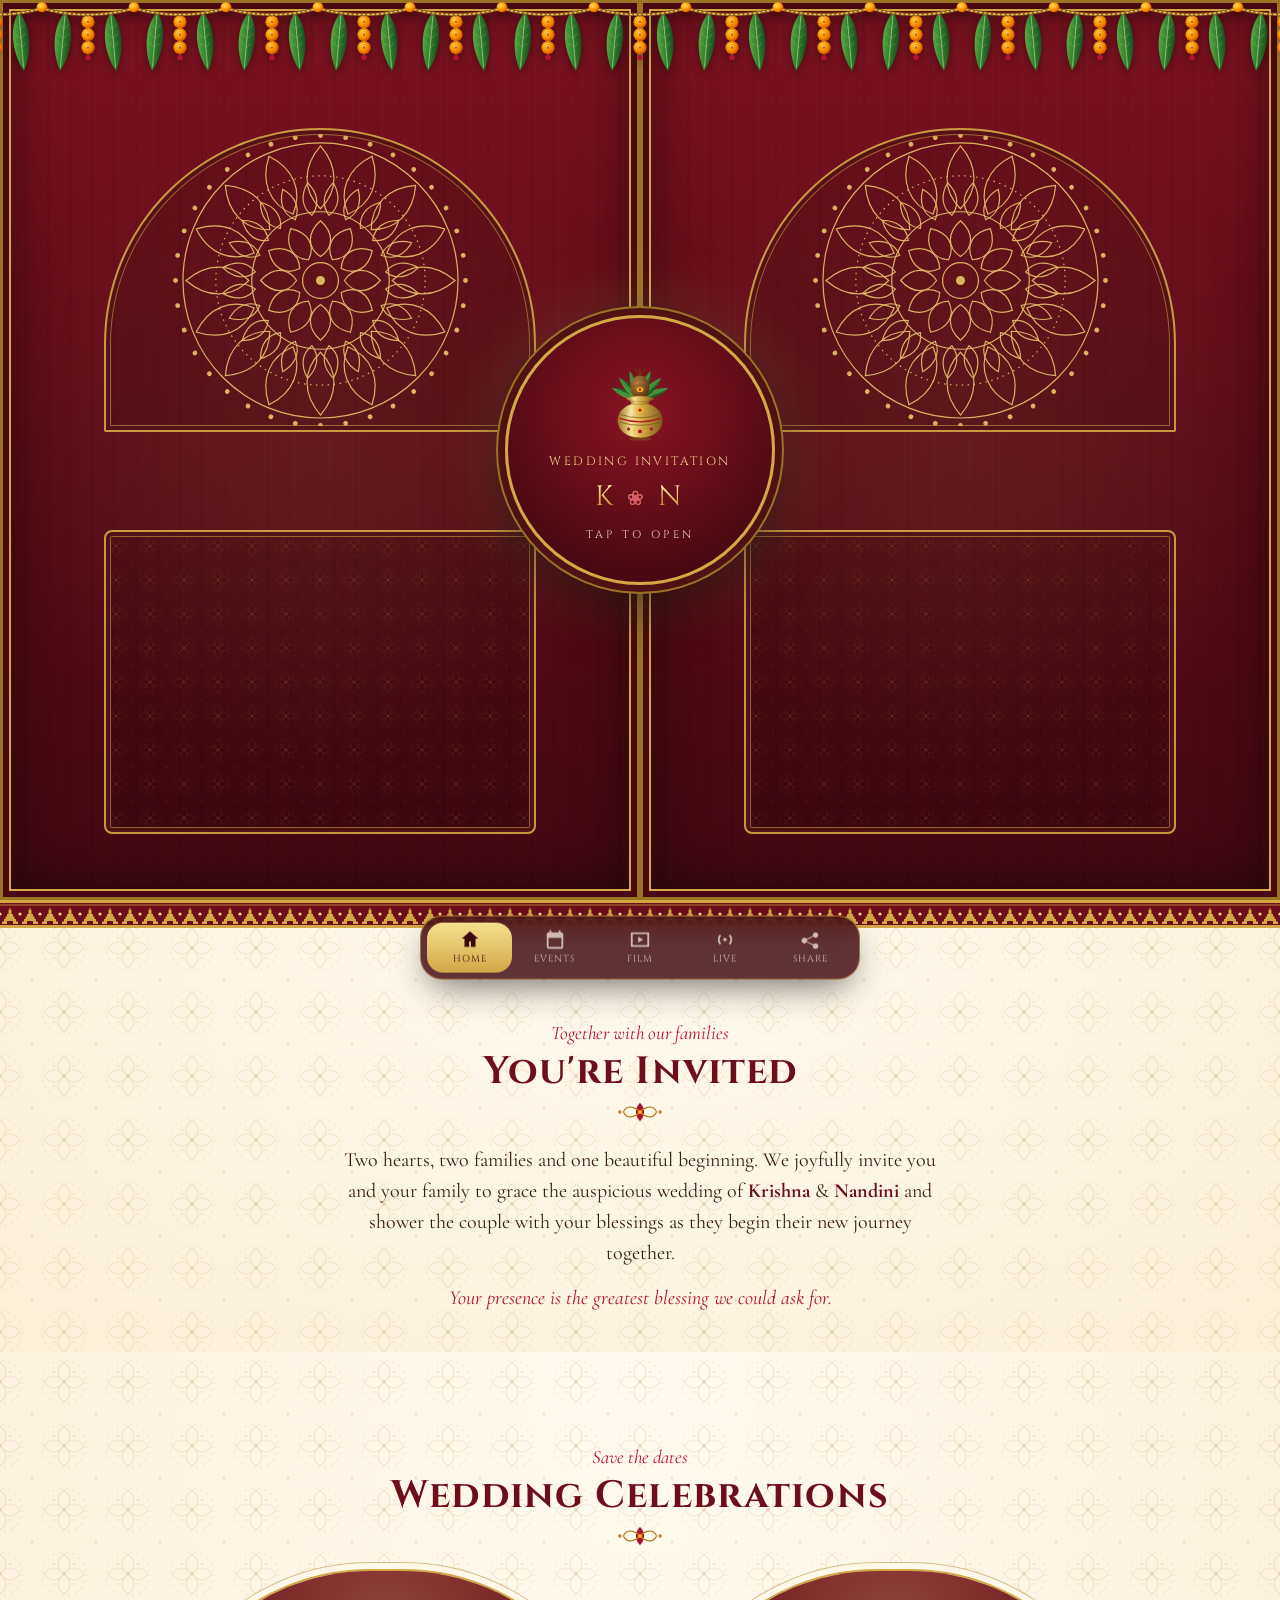
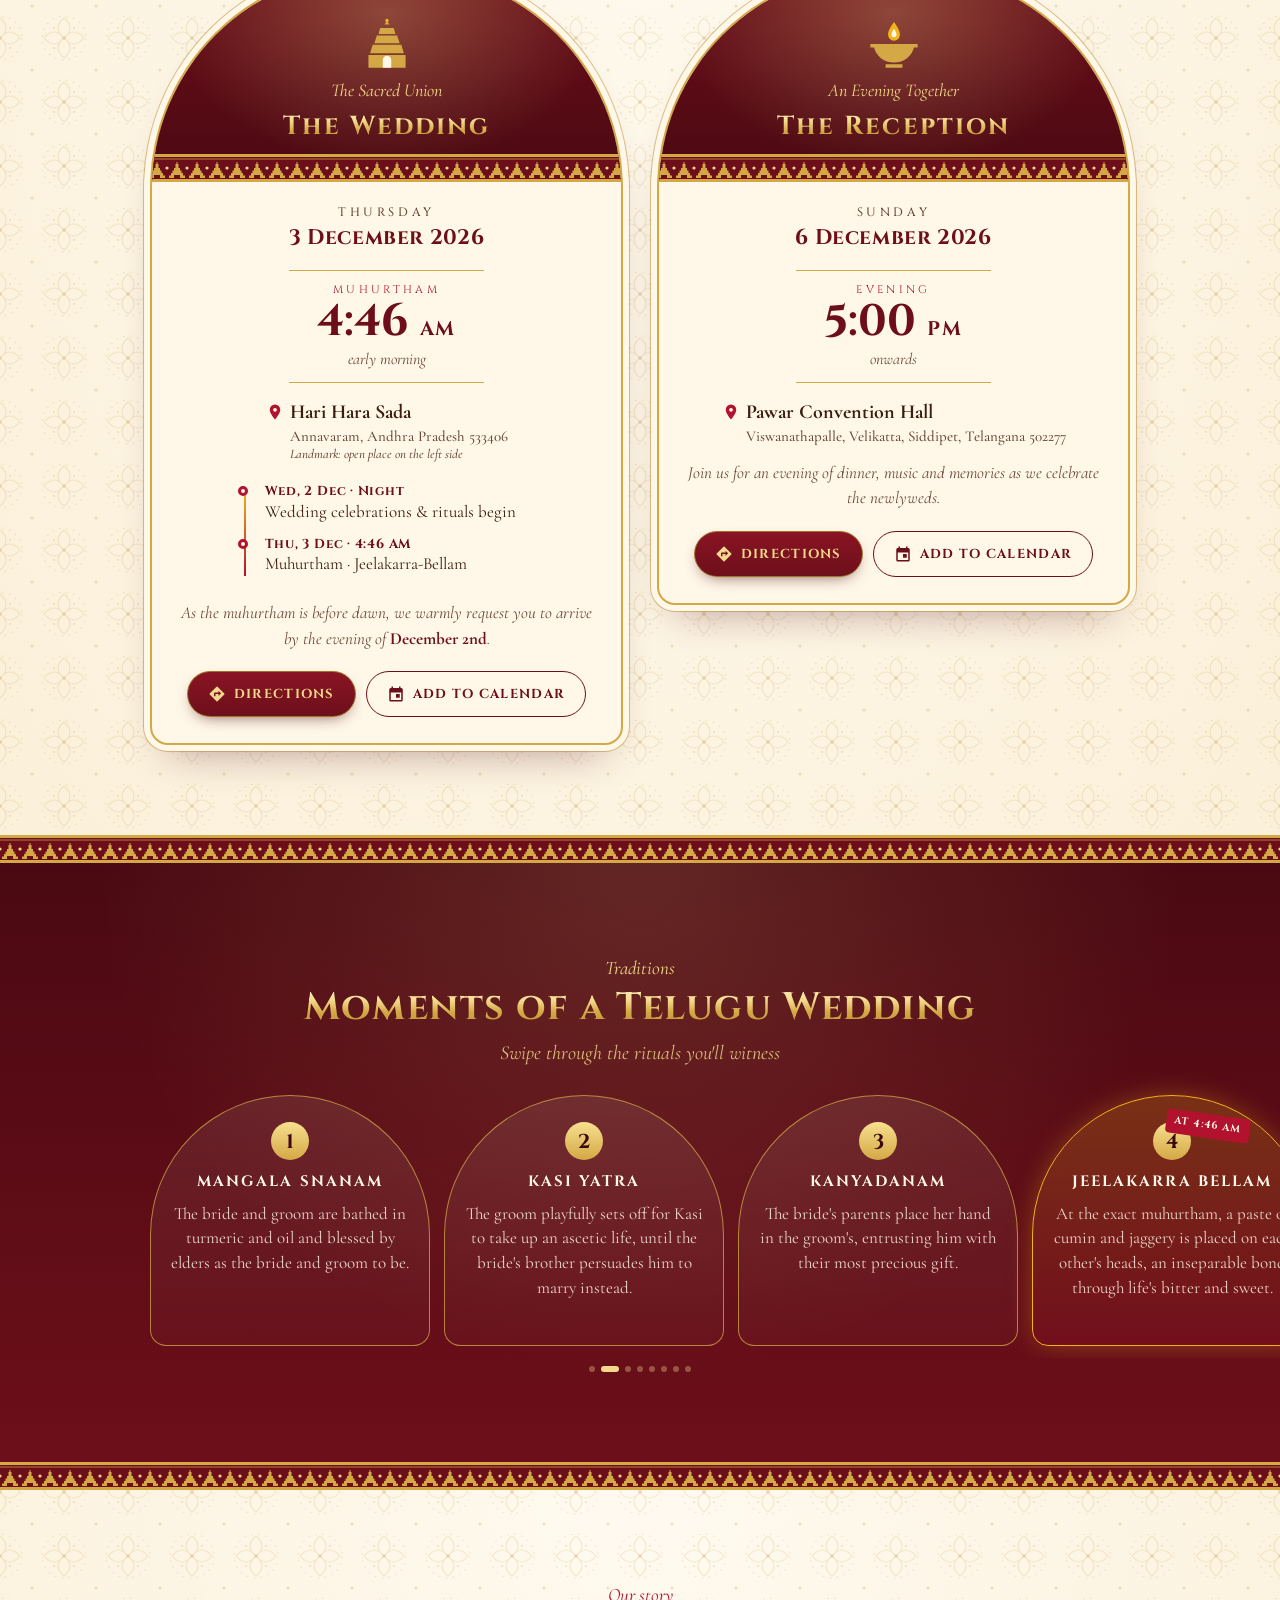
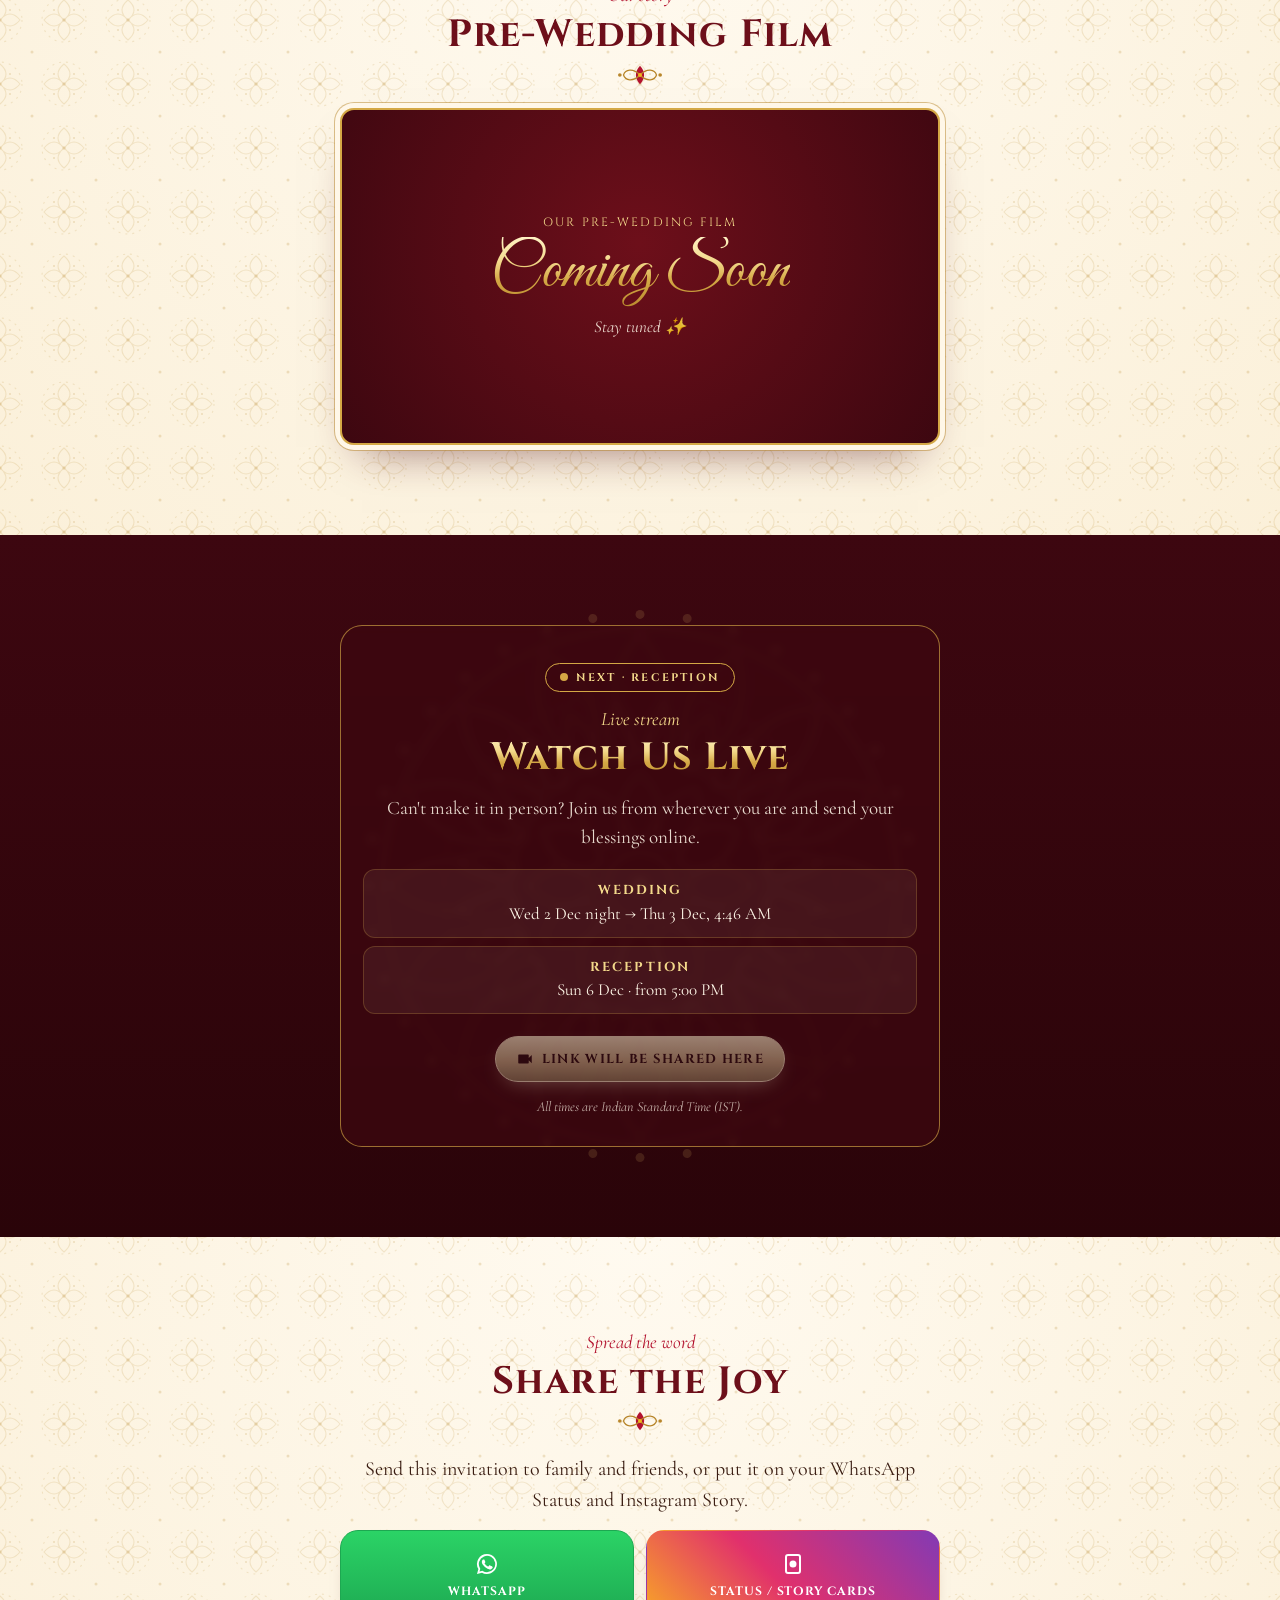
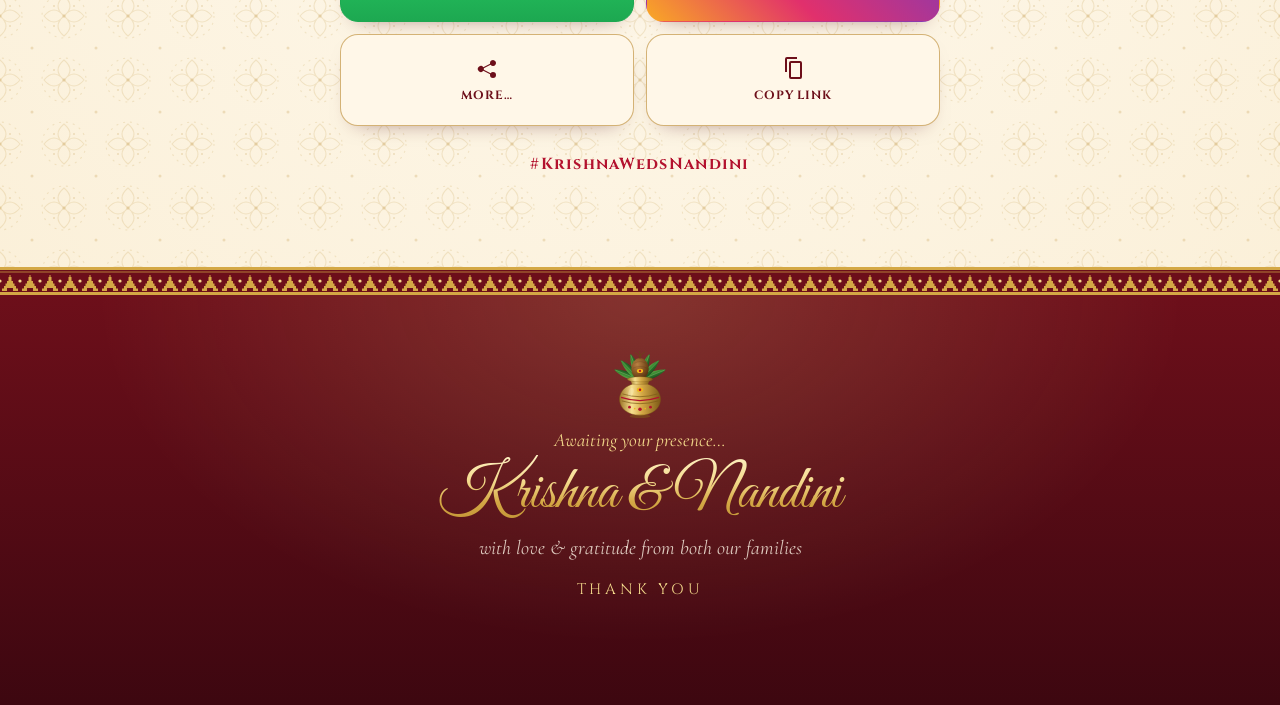
==== index.html @ 357916d2 "inital commit" ====
<!doctype html>
<html lang="en">
<head>
  <meta charset="utf-8">
  <meta name="viewport" content="width=device-width, initial-scale=1, viewport-fit=cover">
  <title>Krishna & Nandini · Wedding Invitation</title>
  <meta name="description" content="The wedding of Krishna & Nandini. Muhurtham: Thursday, 3 December 2026 at 4:46 AM, Annavaram. Reception: Sunday, 6 December 2026, 5 PM onwards, Siddipet.">
  <meta name="theme-color" content="#4a0912">

  <!-- Link preview for WhatsApp / Instagram / Facebook.
       After deploying, change og:image and og:url to FULL addresses,
       e.g. https://username.github.io/my-wedding/assets/og-image.jpg -->
  <meta property="og:type" content="website">
  <meta property="og:title" content="Krishna & Nandini · Wedding Invitation">
  <meta property="og:description" content="Muhurtham · Thu, 3 Dec 2026 · 4:46 AM · Annavaram  |  Reception · Sun, 6 Dec 2026 · 5 PM · Siddipet">
  <meta property="og:image" content="assets/og-image.jpg">
  <meta property="og:image:width" content="1200">
  <meta property="og:image:height" content="630">
  <meta property="og:url" content="">
  <meta name="twitter:card" content="summary_large_image">

  <link rel="icon" href="assets/favicon.svg" type="image/svg+xml">
  <link rel="preconnect" href="https://fonts.googleapis.com">
  <link rel="preconnect" href="https://fonts.gstatic.com" crossorigin>
  <link href="https://fonts.googleapis.com/css2?family=Cinzel:wght@500;700&family=Cormorant+Garamond:ital,wght@0,500;0,600;0,700;1,500&family=Great+Vibes&display=swap" rel="stylesheet">
  <link rel="stylesheet" href="css/style.css?v=2">
</head>
<body class="has-door">

  <!-- ============ Temple-door intro ============ -->
  <div class="door-stage" id="doorStage">
    <div class="toranam toranam--door" aria-hidden="true"></div>
    <div class="door door--left" aria-hidden="true"><span class="door-knob"></span></div>
    <div class="door door--right" aria-hidden="true"><span class="door-knob"></span></div>
    <button class="door-seal" id="doorOpen" aria-label="Open the wedding invitation">
      <img src="assets/kalash.svg" alt="" class="door-seal__kalash">
      <span class="door-seal__te">Wedding Invitation</span>
      <span class="door-seal__mono">K <i>❀</i> N</span>
      <span class="door-seal__tap">Tap to open</span>
    </button>
  </div>

  <canvas id="petals" aria-hidden="true"></canvas>

  <button class="music-toggle" id="musicToggle" hidden aria-label="Play music">
    <svg viewBox="0 0 24 24" width="20" height="20"><path fill="currentColor" d="M9 18.5a3 3 0 1 1-2-2.83V5l12-2v12.5a3 3 0 1 1-2-2.83V7.4l-8 1.33z"/></svg>
  </button>

  <!-- ============ Hero ============ -->
  <header class="hero" id="home">
    <div class="toranam" aria-hidden="true"></div>
    <img class="hero__mandala" src="assets/mandala.svg" alt="" aria-hidden="true">

    <div class="hero__inner">
      <img class="hero__kalash" src="assets/kalash.svg" alt="Kalasham with mango leaves and coconut">
      <h1 class="hero__title">Wedding Invitation</h1>
      <p class="hero__lead">With the blessings of our elders<br>we invite you to celebrate the wedding of</p>

      <div class="names">
        <span class="names__one">Krishna</span>
        <span class="names__amp">&amp;</span>
        <span class="names__two">Nandini</span>
      </div>

      <div class="date-badge">
        <span class="date-badge__side">Thursday</span>
        <span class="date-badge__mid">
          <small>December</small>
          <b>03</b>
          <small>2026</small>
        </span>
        <span class="date-badge__side">Annavaram</span>
      </div>
      <p class="hero__muhurtham">Muhurtham · <b>4:46 AM</b></p>

      <div class="countdown" id="countdown" aria-live="polite">
        <p class="countdown__label" id="countdownLabel">Counting down to the Muhurtham</p>
        <div class="countdown__grid" id="countdownGrid">
          <div><b data-cd="d">00</b><span>Days</span></div>
          <div><b data-cd="h">00</b><span>Hours</span></div>
          <div><b data-cd="m">00</b><span>Mins</span></div>
          <div><b data-cd="s">00</b><span>Secs</span></div>
        </div>
      </div>

      <a class="scroll-cue" href="#invite" aria-label="Scroll to invitation">
        <span></span>
      </a>
    </div>
  </header>

  <div class="zari" aria-hidden="true"></div>

  <main>
    <!-- ============ Invitation ============ -->
    <section class="section section--paper" id="invite">
      <div class="wrap narrow reveal">
        <p class="kicker">Together with our families</p>
        <h2 class="heading">You're Invited</h2>
        <div class="divider" aria-hidden="true"></div>
        <p class="prose">
          Two hearts, two families and one beautiful beginning.
          We joyfully invite you and your family to grace the auspicious
          wedding of <b>Krishna</b> &amp; <b>Nandini</b> and shower the couple
          with your blessings as they begin their new journey together.
        </p>
        <p class="prose prose--accent">Your presence is the greatest blessing we could ask for.</p>
      </div>
    </section>

    <!-- ============ Events ============ -->
    <section class="section section--paper section--events" id="events">
      <div class="wrap">
        <div class="reveal center">
          <p class="kicker">Save the dates</p>
          <h2 class="heading">Wedding Celebrations</h2>
          <div class="divider" aria-hidden="true"></div>
        </div>

        <div class="events">
          <!-- Wedding -->
          <article class="event reveal" id="event-wedding">
            <div class="event__arch">
              <svg class="event__icon" viewBox="0 0 64 64" aria-hidden="true">
                <path d="M32 4l3 5h-6zM24 13h16l2 7H22zM20 22h24l3 9H17zM15 33h34l3 10H12zM10 45h44v15H10z" fill="currentColor"/>
                <path d="M27 60V51a5 5 0 0 1 10 0v9z" fill="#fff7e8"/>
                <circle cx="32" cy="4" r="2" fill="#f2b31b"/>
              </svg>
              <p class="event__te">The Sacred Union</p>
              <h3 class="event__title">The Wedding</h3>
            </div>
            <div class="event__body">
              <p class="event__date"><span>Thursday</span>3 December 2026</p>
              <div class="event__time">
                <span class="event__time-label">Muhurtham</span>
                <span class="event__time-value">4:46 <small>AM</small></span>
                <span class="event__time-note">early morning</span>
              </div>
              <p class="event__place">
                <svg viewBox="0 0 24 24" width="18" height="18" aria-hidden="true"><path fill="currentColor" d="M12 2a7 7 0 0 0-7 7c0 5.25 7 13 7 13s7-7.75 7-13a7 7 0 0 0-7-7m0 9.5A2.5 2.5 0 1 1 12 6.5a2.5 2.5 0 0 1 0 5"/></svg>
                <span class="event__addr">
                  <b>Hari Hara Sada</b>
                  <span>Annavaram, Andhra Pradesh 533406</span>
                  <small>Landmark: open place on the left side</small>
                </span>
              </p>

              <ol class="mini-timeline">
                <li><b>Wed, 2 Dec · Night</b><span>Wedding celebrations &amp; rituals begin</span></li>
                <li><b>Thu, 3 Dec · 4:46 AM</b><span>Muhurtham · Jeelakarra-Bellam</span></li>
              </ol>

              <p class="event__tip">
                As the muhurtham is before dawn, we warmly request you to
                arrive by the evening of <b>December 2nd</b>.
              </p>

              <div class="event__actions">
                <a class="btn btn--primary" href="https://maps.app.goo.gl/HD8vjAsw6nngHmZ98" target="_blank" rel="noopener">
                  <svg viewBox="0 0 24 24" width="18" height="18" aria-hidden="true"><path fill="currentColor" d="M21.7 11.3l-9-9a1 1 0 0 0-1.4 0l-9 9a1 1 0 0 0 0 1.4l9 9a1 1 0 0 0 1.4 0l9-9a1 1 0 0 0 0-1.4M14 14.5V12h-4v3H8v-4a1 1 0 0 1 1-1h5V7.5l3.5 3.5z"/></svg>
                  Directions
                </a>
                <button class="btn btn--ghost" data-calendar="wedding">
                  <svg viewBox="0 0 24 24" width="18" height="18" aria-hidden="true"><path fill="currentColor" d="M19 4h-1V2h-2v2H8V2H6v2H5a2 2 0 0 0-2 2v14a2 2 0 0 0 2 2h14a2 2 0 0 0 2-2V6a2 2 0 0 0-2-2m0 16H5V10h14zM12 12h5v5h-5z"/></svg>
                  Add to Calendar
                </button>
              </div>
            </div>
          </article>

          <!-- Reception -->
          <article class="event reveal" id="event-reception">
            <div class="event__arch">
              <svg class="event__icon" viewBox="0 0 64 64" aria-hidden="true">
                <path d="M32 6c4 6 7 10 7 15a7 7 0 0 1-14 0c0-5 3-9 7-15z" fill="#f2b31b"/>
                <path d="M32 14c2 3 3 5 3 7a3 3 0 0 1-6 0c0-2 1-4 3-7z" fill="#fff7e8"/>
                <path d="M8 34h48c-2 12-12 20-24 20S10 46 8 34z" fill="currentColor"/>
                <path d="M4 32h56v4H4zM22 56h20v4H22z" fill="currentColor"/>
              </svg>
              <p class="event__te">An Evening Together</p>
              <h3 class="event__title">The Reception</h3>
            </div>
            <div class="event__body">
              <p class="event__date"><span>Sunday</span>6 December 2026</p>
              <div class="event__time">
                <span class="event__time-label">Evening</span>
                <span class="event__time-value">5:00 <small>PM</small></span>
                <span class="event__time-note">onwards</span>
              </div>
              <p class="event__place">
                <svg viewBox="0 0 24 24" width="18" height="18" aria-hidden="true"><path fill="currentColor" d="M12 2a7 7 0 0 0-7 7c0 5.25 7 13 7 13s7-7.75 7-13a7 7 0 0 0-7-7m0 9.5A2.5 2.5 0 1 1 12 6.5a2.5 2.5 0 0 1 0 5"/></svg>
                <span class="event__addr">
                  <b>Pawar Convention Hall</b>
                  <span>Viswanathapalle, Velikatta, Siddipet, Telangana 502277</span>
                </span>
              </p>
              <p class="event__tip">
                Join us for an evening of dinner, music and memories
                as we celebrate the newlyweds.
              </p>

              <div class="event__actions">
                <a class="btn btn--primary" href="https://maps.app.goo.gl/p5RBkiedZHTkyS5b8" target="_blank" rel="noopener">
                  <svg viewBox="0 0 24 24" width="18" height="18" aria-hidden="true"><path fill="currentColor" d="M21.7 11.3l-9-9a1 1 0 0 0-1.4 0l-9 9a1 1 0 0 0 0 1.4l9 9a1 1 0 0 0 1.4 0l9-9a1 1 0 0 0 0-1.4M14 14.5V12h-4v3H8v-4a1 1 0 0 1 1-1h5V7.5l3.5 3.5z"/></svg>
                  Directions
                </a>
                <button class="btn btn--ghost" data-calendar="reception">
                  <svg viewBox="0 0 24 24" width="18" height="18" aria-hidden="true"><path fill="currentColor" d="M19 4h-1V2h-2v2H8V2H6v2H5a2 2 0 0 0-2 2v14a2 2 0 0 0 2 2h14a2 2 0 0 0 2-2V6a2 2 0 0 0-2-2m0 16H5V10h14zM12 12h5v5h-5z"/></svg>
                  Add to Calendar
                </button>
              </div>
            </div>
          </article>
        </div>
      </div>
    </section>

    <div class="zari" aria-hidden="true"></div>

    <!-- ============ Rituals ============ -->
    <section class="section section--maroon" id="rituals">
      <div class="wrap">
        <div class="reveal center">
          <p class="kicker kicker--gold">Traditions</p>
          <h2 class="heading heading--gold">Moments of a Telugu Wedding</h2>
          <p class="sub">Swipe through the rituals you'll witness</p>
        </div>
      </div>
      <div class="rituals" id="ritualsTrack">
        <article class="ritual"><span class="ritual__n">1</span><h3>Mangala Snanam</h3><p>The bride and groom are bathed in turmeric and oil and blessed by elders as the bride and groom to be.</p></article>
        <article class="ritual"><span class="ritual__n">2</span><h3>Kasi Yatra</h3><p>The groom playfully sets off for Kasi to take up an ascetic life, until the bride's brother persuades him to marry instead.</p></article>
        <article class="ritual"><span class="ritual__n">3</span><h3>Kanyadanam</h3><p>The bride's parents place her hand in the groom's, entrusting him with their most precious gift.</p></article>
        <article class="ritual ritual--star"><span class="ritual__n">4</span><span class="ritual__tag">at 4:46 AM</span><h3>Jeelakarra Bellam</h3><p>At the exact muhurtham, a paste of cumin and jaggery is placed on each other's heads, an inseparable bond through life's bitter and sweet.</p></article>
        <article class="ritual"><span class="ritual__n">5</span><h3>Mangalya Dharana</h3><p>The groom ties the sacred mangalsutram around the bride's neck with three knots.</p></article>
        <article class="ritual"><span class="ritual__n">6</span><h3>Talambralu</h3><p>The couple shower each other with turmeric rice and pearls, the most joyful and playful moment of the day.</p></article>
        <article class="ritual"><span class="ritual__n">7</span><h3>Saptapadi</h3><p>Seven steps together around the sacred fire, with seven vows for a lifetime.</p></article>
        <article class="ritual"><span class="ritual__n">8</span><h3>Arundhati Darshanam</h3><p>The couple are shown the Arundhati star, a symbol of devotion and an unbreakable union.</p></article>
      </div>
    </section>

    <div class="zari" aria-hidden="true"></div>

    <!-- ============ Video ============ -->
    <section class="section section--paper" id="film">
      <div class="wrap narrow">
        <div class="reveal center">
          <p class="kicker">Our story</p>
          <h2 class="heading">Pre-Wedding Film</h2>
          <div class="divider" aria-hidden="true"></div>
        </div>
        <div class="video reveal" id="video">
          <button class="video__poster" id="videoPlay" aria-label="Play pre-wedding film">
            <img id="videoThumb" alt="">
            <span class="video__play"><svg viewBox="0 0 24 24" width="34" height="34"><path fill="currentColor" d="M8 5.5v13l11-6.5z"/></svg></span>
          </button>
        </div>
        <p class="video__cta reveal"><a id="videoYoutube" href="#" target="_blank" rel="noopener">Watch on YouTube ↗</a></p>
      </div>
    </section>

    <!-- ============ Live ============ -->
    <section class="section section--live" id="live">
      <div class="wrap narrow">
        <div class="live-card reveal">
          <span class="live-pill" id="livePill">Upcoming</span>
          <p class="kicker kicker--gold">Live stream</p>
          <h2 class="heading heading--gold">Watch Us Live</h2>
          <p class="live-card__text">Can't make it in person? Join us from wherever you are and send your blessings online.</p>
          <ul class="live-schedule">
            <li><b>Wedding</b><span>Wed 2 Dec night → Thu 3 Dec, 4:46 AM</span></li>
            <li><b>Reception</b><span>Sun 6 Dec · from 5:00 PM</span></li>
          </ul>
          <a class="btn btn--gold" id="liveBtn" href="#" target="_blank" rel="noopener" aria-disabled="true">
            <svg viewBox="0 0 24 24" width="18" height="18" aria-hidden="true"><path fill="currentColor" d="M17 10.5V7a1 1 0 0 0-1-1H4a1 1 0 0 0-1 1v10a1 1 0 0 0 1 1h12a1 1 0 0 0 1-1v-3.5l4 4v-11z"/></svg>
            <span id="liveBtnText">Link will be shared here</span>
          </a>
          <p class="live-card__note" id="liveNote">All times are Indian Standard Time (IST).</p>
        </div>
      </div>
    </section>

    <!-- ============ Share ============ -->
    <section class="section section--paper" id="share">
      <div class="wrap narrow center">
        <div class="reveal">
          <p class="kicker">Spread the word</p>
          <h2 class="heading">Share the Joy</h2>
          <div class="divider" aria-hidden="true"></div>
          <p class="prose">Send this invitation to family and friends, or put it on your WhatsApp Status and Instagram Story.</p>
        </div>
        <div class="share-grid reveal">
          <button class="share-btn share-btn--wa" id="shareWhatsapp">
            <svg viewBox="0 0 24 24" width="24" height="24" aria-hidden="true"><path fill="currentColor" d="M12 2a10 10 0 0 0-8.6 15.1L2 22l5-1.3A10 10 0 1 0 12 2m0 18.2a8.2 8.2 0 0 1-4.2-1.2l-.3-.2-3 .8.8-2.9-.2-.3A8.2 8.2 0 1 1 12 20.2m4.5-6.1c-.2-.1-1.5-.7-1.7-.8s-.4-.1-.6.1-.7.8-.8 1-.3.2-.5.1a6.7 6.7 0 0 1-3.3-2.9c-.3-.4.3-.4.7-1.4a.5.5 0 0 0 0-.5l-.8-1.8c-.2-.5-.4-.4-.6-.4h-.5a1 1 0 0 0-.7.3 3 3 0 0 0-.9 2.2 5.2 5.2 0 0 0 1.1 2.7 11.9 11.9 0 0 0 4.6 4c1.7.7 2.3.8 3.2.7a2.7 2.7 0 0 0 1.8-1.3 2.2 2.2 0 0 0 .1-1.3c0-.1-.2-.2-.5-.3"/></svg>
            WhatsApp
          </button>
          <a class="share-btn share-btn--story" href="story.html">
            <svg viewBox="0 0 24 24" width="24" height="24" aria-hidden="true"><path fill="currentColor" d="M7 2h10a3 3 0 0 1 3 3v14a3 3 0 0 1-3 3H7a3 3 0 0 1-3-3V5a3 3 0 0 1 3-3m0 2a1 1 0 0 0-1 1v14a1 1 0 0 0 1 1h10a1 1 0 0 0 1-1V5a1 1 0 0 0-1-1zm5 4.5a3.5 3.5 0 1 1 0 7 3.5 3.5 0 0 1 0-7"/></svg>
            Status / Story cards
          </a>
          <button class="share-btn" id="shareNative">
            <svg viewBox="0 0 24 24" width="24" height="24" aria-hidden="true"><path fill="currentColor" d="M18 16a3 3 0 0 0-2.4 1.2l-6.8-3.4a3 3 0 0 0 0-1.6l6.8-3.4A3 3 0 1 0 15 7c0 .3 0 .5.1.8L8.3 11.2a3 3 0 1 0 0 3.6l6.8 3.4-.1.8a3 3 0 1 0 3-3"/></svg>
            More…
          </button>
          <button class="share-btn" id="shareCopy">
            <svg viewBox="0 0 24 24" width="24" height="24" aria-hidden="true"><path fill="currentColor" d="M16 1H6a2 2 0 0 0-2 2v13h2V3h10zm3 4H10a2 2 0 0 0-2 2v14a2 2 0 0 0 2 2h9a2 2 0 0 0 2-2V7a2 2 0 0 0-2-2m0 16h-9V7h9z"/></svg>
            <span id="copyText">Copy link</span>
          </button>
        </div>
        <p class="hashtag reveal">#KrishnaWedsNandini</p>
      </div>
    </section>
  </main>

  <div class="zari" aria-hidden="true"></div>

  <footer class="footer">
    <img src="assets/kalash.svg" alt="" class="footer__kalash" aria-hidden="true">
    <p class="footer__te">Awaiting your presence…</p>
    <p class="footer__names">Krishna &amp; Nandini</p>
    <p class="footer__sub">with love &amp; gratitude from both our families</p>
    <p class="footer__te footer__thanks">Thank you</p>
  </footer>

  <!-- ============ Bottom nav (mobile) ============ -->
  <nav class="bottom-nav" id="bottomNav" aria-label="Sections">
    <a href="#home" data-nav="home"><svg viewBox="0 0 24 24"><path fill="currentColor" d="M12 3l9 8h-3v9h-5v-6h-2v6H6v-9H3z"/></svg><span>Home</span></a>
    <a href="#events" data-nav="events"><svg viewBox="0 0 24 24"><path fill="currentColor" d="M19 4h-1V2h-2v2H8V2H6v2H5a2 2 0 0 0-2 2v14a2 2 0 0 0 2 2h14a2 2 0 0 0 2-2V6a2 2 0 0 0-2-2m0 16H5V10h14z"/></svg><span>Events</span></a>
    <a href="#film" data-nav="film"><svg viewBox="0 0 24 24"><path fill="currentColor" d="M10 8.6v6.8l5.5-3.4zM21 4H3a1 1 0 0 0-1 1v14a1 1 0 0 0 1 1h18a1 1 0 0 0 1-1V5a1 1 0 0 0-1-1m-1 14H4V6h16z"/></svg><span>Film</span></a>
    <a href="#live" data-nav="live"><svg viewBox="0 0 24 24"><path fill="currentColor" d="M12 10a2 2 0 1 0 0 4 2 2 0 0 0 0-4M7.8 7.8l-1.4-1.4a8 8 0 0 0 0 11.2l1.4-1.4a6 6 0 0 1 0-8.4m9.8-1.4l-1.4 1.4a6 6 0 0 1 0 8.4l1.4 1.4a8 8 0 0 0 0-11.2"/></svg><span>Live</span></a>
    <a href="#share" data-nav="share"><svg viewBox="0 0 24 24"><path fill="currentColor" d="M18 16a3 3 0 0 0-2.4 1.2l-6.8-3.4a3 3 0 0 0 0-1.6l6.8-3.4A3 3 0 1 0 15 7c0 .3 0 .5.1.8L8.3 11.2a3 3 0 1 0 0 3.6l6.8 3.4-.1.8a3 3 0 1 0 3-3"/></svg><span>Share</span></a>
  </nav>

  <div class="toast" id="toast" role="status"></div>

  <script src="js/config.js?v=2"></script>
  <script src="js/main.js?v=2"></script>
</body>
</html>
---- css/style.css ----
/* ==========================================================
   Krishna & Nandini — Telugu wedding invitation
   Palette: kumkum maroon, temple gold, turmeric, mango-leaf green
   ========================================================== */
:root {
  --maroon: #6d0f1a;
  --maroon-deep: #3d0710;
  --maroon-ink: #4a0912;
  --kumkum: #b3122e;
  --gold: #d4a845;
  --gold-light: #f3d98b;
  --gold-deep: #9c7426;
  --turmeric: #f2b31b;
  --leaf: #2e6b2f;
  --cream: #fff7e8;
  --paper: #fbf0d9;
  --ink: #3a1d12;
  --ink-soft: #6b4a3a;

  --f-display: "Cinzel", "Trajan Pro", Georgia, serif;
  --f-body: "Cormorant Garamond", Georgia, "Times New Roman", serif;
  --f-script: "Great Vibes", "Snell Roundhand", cursive;

  --gold-text: linear-gradient(180deg, #fff2c4 0%, #f3d98b 35%, #d4a845 60%, #b98a2e 100%);
  --nav-h: 64px;
  --safe-b: env(safe-area-inset-bottom, 0px);
}

*, *::before, *::after { box-sizing: border-box; }
html { scroll-behavior: smooth; -webkit-text-size-adjust: 100%; }
body {
  margin: 0;
  font-family: var(--f-body);
  font-size: 19px;
  line-height: 1.55;
  color: var(--ink);
  background: var(--maroon-deep);
  overflow-x: hidden;
  -webkit-font-smoothing: antialiased;
}
body.has-door { overflow: hidden; }
img { max-width: 100%; display: block; }
a { color: inherit; }
button { font: inherit; color: inherit; cursor: pointer; }
.center { text-align: center; }
[hidden] { display: none !important; }

/* ---------- Shared ornaments ---------- */
.toranam {
  position: absolute; top: 0; left: 0; right: 0;
  height: 84px;
  background: url("../assets/toranam.svg") repeat-x center top / 92px 84px;
  filter: drop-shadow(0 4px 4px rgba(0,0,0,.35));
  pointer-events: none;
  z-index: 3;
  transform-origin: top center;
  animation: sway 6s ease-in-out infinite;
}
@keyframes sway {
  0%, 100% { transform: rotate(0deg) translateY(0); }
  50% { transform: rotate(.25deg) translateY(1px); }
}
.zari {
  height: 28px;
  background: url("../assets/border.svg") repeat-x center / 40px 28px;
  position: relative; z-index: 2;
}
.divider {
  width: 220px; height: 22px; margin: 6px auto 22px;
  background: url("../assets/divider.svg") no-repeat center / contain;
}

/* ==========================================================
   Door intro
   ========================================================== */
.door-stage {
  position: fixed; inset: 0; z-index: 100;
  display: flex;
  perspective: 1800px;
  background: radial-gradient(ellipse at center, #2a0409 0%, #12020a 100%);
  transition: opacity .8s ease 1.3s, visibility 0s linear 2.1s;
}
.door-stage .toranam { z-index: 5; }
.door {
  position: relative;
  width: 50%; height: 100%;
  background:
    radial-gradient(circle at 50% 50%, rgba(243,217,139,.08), transparent 60%),
    repeating-linear-gradient(90deg, rgba(0,0,0,.08) 0 2px, transparent 2px 22px),
    linear-gradient(180deg, #7d1220, #5a0b16 50%, #420812);
  border: 3px solid var(--gold-deep);
  box-shadow: inset 0 0 0 6px #4a0912, inset 0 0 0 8px var(--gold), inset 0 0 60px rgba(0,0,0,.55);
  transition: transform 1.8s cubic-bezier(.65,.02,.25,1);
  backface-visibility: hidden;
}
.door--left { transform-origin: left center; }
.door--right { transform-origin: right center; }
/* raised panels */
.door::before, .door::after {
  content: "";
  position: absolute; left: 16%; right: 16%;
  border: 2px solid var(--gold);
  border-radius: 999px 999px 8px 8px;
  box-shadow: inset 0 0 0 4px rgba(74,9,18,.9), inset 0 0 0 5px rgba(212,168,69,.6);
  background:
    url("../assets/mandala.svg") no-repeat center / 70% auto,
    rgba(0,0,0,.12);
  opacity: .9;
}
.door::before { top: 14%; height: 34%; }
.door::after { bottom: 7%; height: 34%; border-radius: 8px; background: url("../assets/muggu.svg") center / 34px, rgba(0,0,0,.12); }
.door-knob {
  position: absolute; top: 50%; width: 30px; height: 30px; margin-top: -15px;
  border-radius: 50%;
  border: 4px solid #e9c66a;
  box-shadow: 0 2px 6px rgba(0,0,0,.6), inset 0 0 0 2px #8a6420;
}
.door--left .door-knob { right: 12px; }
.door--right .door-knob { left: 12px; }

.door-seal {
  position: absolute; left: 50%; top: 50%;
  width: min(68vw, 270px); aspect-ratio: 1;
  transform: translate(-50%, -50%);
  border-radius: 50%;
  border: 3px solid var(--gold);
  background: radial-gradient(circle at 50% 35%, #8a1424, #4a0912 75%);
  box-shadow: 0 0 0 7px rgba(74,9,18,.92), 0 0 0 9px var(--gold-deep), 0 18px 60px rgba(0,0,0,.6), 0 0 80px rgba(243,217,139,.25);
  display: flex; flex-direction: column; align-items: center; justify-content: center;
  gap: 4px; padding: 20px;
  z-index: 6;
  transition: transform .7s cubic-bezier(.5,-0.4,.6,1), opacity .5s ease;
  animation: seal-glow 2.6s ease-in-out infinite;
}
@keyframes seal-glow {
  0%, 100% { box-shadow: 0 0 0 7px rgba(74,9,18,.92), 0 0 0 9px var(--gold-deep), 0 18px 60px rgba(0,0,0,.6), 0 0 50px rgba(243,217,139,.15); }
  50% { box-shadow: 0 0 0 7px rgba(74,9,18,.92), 0 0 0 9px var(--gold-deep), 0 18px 60px rgba(0,0,0,.6), 0 0 100px rgba(243,217,139,.4); }
}
.door-seal__kalash { width: 34%; }
.door-seal__te { color: var(--gold-light); font-family: var(--f-display); font-size: 12px; letter-spacing: .2em; text-transform: uppercase; margin-top: 6px; }
.door-seal__mono {
  font-family: var(--f-display); font-size: 28px; letter-spacing: .12em;
  background: var(--gold-text); -webkit-background-clip: text; background-clip: text; color: transparent;
}
.door-seal__mono i { font-style: normal; font-size: .7em; color: var(--kumkum); -webkit-text-fill-color: #e0566b; }
.door-seal__tap {
  font-family: var(--f-display); font-size: 11px; letter-spacing: .3em; text-transform: uppercase;
  color: var(--cream); opacity: .85; margin-top: 4px;
  animation: blink 1.6s ease-in-out infinite;
}
@keyframes blink { 50% { opacity: .35; } }

.door-stage.is-open { opacity: 0; visibility: hidden; pointer-events: none; }
.door-stage.is-open .door--left { transform: rotateY(-108deg); }
.door-stage.is-open .door--right { transform: rotateY(108deg); }
.door-stage.is-open .door-seal { transform: translate(-50%, -50%) scale(0); opacity: 0; }
.door-stage.is-open .toranam { transition: transform 1s ease, opacity .6s; transform: translateY(-100%); opacity: 0; }
.door-stage.is-gone { display: none; }

/* petals canvas */
#petals { position: fixed; inset: 0; width: 100%; height: 100%; pointer-events: none; z-index: 60; }

/* music */
.music-toggle {
  position: fixed; top: calc(12px + env(safe-area-inset-top, 0px)); right: 12px; z-index: 70;
  width: 42px; height: 42px; border-radius: 50%;
  border: 1.5px solid var(--gold); background: rgba(61,7,16,.75); color: var(--gold-light);
  display: grid; place-items: center;
  backdrop-filter: blur(6px); -webkit-backdrop-filter: blur(6px);
}
.music-toggle.is-playing svg { animation: spin 3s linear infinite; }
@keyframes spin { to { transform: rotate(360deg); } }

/* ==========================================================
   Hero
   ========================================================== */
.hero {
  position: relative;
  min-height: 100svh;
  display: flex; align-items: center; justify-content: center;
  padding: 78px 20px calc(var(--nav-h) + 30px + var(--safe-b));
  text-align: center;
  color: var(--cream);
  background:
    radial-gradient(ellipse 70% 45% at 50% 32%, rgba(243,217,139,.22), transparent 70%),
    radial-gradient(ellipse at 50% 120%, #8a1424 0%, transparent 60%),
    linear-gradient(180deg, #4a0912 0%, #6d0f1a 45%, #4a0912 100%);
  overflow: hidden;
}
.hero::before { /* subtle muggu dots */
  content: ""; position: absolute; inset: 0;
  background: url("../assets/muggu.svg") center / 64px;
  filter: brightness(2.2);
  opacity: .35;
  pointer-events: none;
}
.hero__mandala {
  position: absolute; left: 50%; top: 27%;
  width: 150vw; max-width: 760px;
  transform: translate(-50%, -50%);
  opacity: .22;
  animation: mandala 120s linear infinite;
  pointer-events: none;
}
@keyframes mandala { to { transform: translate(-50%, -50%) rotate(360deg); } }
.hero__inner { position: relative; z-index: 2; width: 100%; max-width: 520px; }

.hero__blessing { font-size: 13px; color: var(--gold-light); letter-spacing: .02em; margin: 0 0 6px; opacity: .95; }
.hero__kalash { width: 84px; margin: 0 auto 2px; filter: drop-shadow(0 8px 18px rgba(0,0,0,.45)); animation: float 5s ease-in-out infinite; }
@keyframes float { 50% { transform: translateY(-6px); } }
.hero__title {
  font-family: var(--f-display); font-size: clamp(19px, 5.6vw, 32px); letter-spacing: .12em; white-space: nowrap; text-transform: uppercase;
  line-height: 1.3; margin: 4px 0 6px;
  font-weight: 700;
  background: var(--gold-text); -webkit-background-clip: text; background-clip: text; color: transparent;
  filter: drop-shadow(0 2px 0 rgba(0,0,0,.3));
}
.hero__lead {
  font-family: var(--f-display); font-size: 10.5px; letter-spacing: .18em; text-transform: uppercase;
  line-height: 1.75; margin: 2px 0 0; color: var(--cream); opacity: .85;
}
.names { display: flex; flex-direction: column; align-items: center; line-height: .95; margin: 4px 0 2px; }
.names__one, .names__two {
  font-family: var(--f-script); font-size: clamp(54px, 16.5vw, 92px);
  background: var(--gold-text); -webkit-background-clip: text; background-clip: text; color: transparent;
  padding: 0 .2em;
  filter: drop-shadow(0 3px 2px rgba(0,0,0,.35));
}
.names__amp { font-family: var(--f-script); font-size: 32px; color: #e0566b; margin: -8px 0 -12px; }
.names { margin-bottom: 16px; }
.names__te { font-size: 18px; color: var(--gold-light); margin: 4px 0 10px; }

.date-badge {
  display: grid; grid-template-columns: 1fr auto 1fr; align-items: center; gap: 10px;
  max-width: 340px; margin: 0 auto;
  font-family: var(--f-display); text-transform: uppercase; color: var(--gold-light);
}
.date-badge__side {
  font-size: 12px; letter-spacing: .22em; padding: 8px 0;
  border-top: 1px solid rgba(212,168,69,.7); border-bottom: 1px solid rgba(212,168,69,.7);
}
.date-badge__mid { display: flex; flex-direction: column; line-height: 1; padding: 0 6px; }
.date-badge__mid small { font-size: 11px; letter-spacing: .25em; }
.date-badge__mid b {
  font-size: 44px; font-weight: 700; margin: 2px 0;
  background: var(--gold-text); -webkit-background-clip: text; background-clip: text; color: transparent;
}
.hero__muhurtham {
  margin: 10px 0 0; font-size: 17px; color: var(--cream);
  font-family: var(--f-display); letter-spacing: .08em;
}
.hero__muhurtham b { color: var(--turmeric); font-weight: 700; }

/* countdown */
.countdown { margin: 14px auto 0; max-width: 360px; }
.countdown__label { font-size: 15px; font-style: italic; color: var(--gold-light); margin: 0 0 8px; }
.countdown__grid { display: grid; grid-template-columns: repeat(4, 1fr); gap: 8px; }
.countdown__grid div {
  position: relative;
  padding: 7px 2px 5px;
  border: 1px solid rgba(212,168,69,.55);
  border-radius: 12px 12px 4px 4px;
  background: linear-gradient(180deg, rgba(255,247,232,.1), rgba(255,247,232,.02));
  display: flex; flex-direction: column; align-items: center;
}
.countdown__grid b { font-family: var(--f-display); font-size: 26px; line-height: 1.1; color: var(--cream); font-variant-numeric: tabular-nums; }
.countdown__grid span { font-family: var(--f-display); font-size: 9.5px; letter-spacing: .18em; text-transform: uppercase; color: var(--gold-light); }
.countdown.is-done .countdown__grid { display: none; }
.countdown.is-done .countdown__label { font-size: 20px; font-style: normal; }

.scroll-cue { display: inline-block; margin-top: 18px; width: 26px; height: 42px; border: 1.5px solid var(--gold); border-radius: 14px; position: relative; opacity: .8; }
.scroll-cue span { position: absolute; left: 50%; top: 8px; width: 4px; height: 8px; margin-left: -2px; border-radius: 2px; background: var(--gold-light); animation: cue 1.8s ease-in-out infinite; }
@keyframes cue { 0% { opacity: 0; transform: translateY(0); } 40% { opacity: 1; } 100% { opacity: 0; transform: translateY(14px); } }

/* ==========================================================
   Sections
   ========================================================== */
.section { position: relative; padding: 64px 20px; }
.section--paper {
  background:
    url("../assets/muggu.svg") center / 64px,
    radial-gradient(ellipse at top, #fffaf0, var(--paper));
}
.section--maroon {
  color: var(--cream);
  background:
    radial-gradient(ellipse at 50% 0%, rgba(243,217,139,.14), transparent 60%),
    linear-gradient(180deg, var(--maroon-ink), var(--maroon));
  padding-left: 0; padding-right: 0;
}
.wrap { max-width: 980px; margin: 0 auto; }
.wrap.narrow { max-width: 600px; }

.kicker { margin: 0; font-size: 19px; font-style: italic; color: var(--kumkum); }
.kicker--gold { color: var(--gold-light); }
.heading {
  font-family: var(--f-display); font-weight: 700;
  font-size: clamp(26px, 7.4vw, 38px); line-height: 1.2;
  margin: 2px 0 0; color: var(--maroon); letter-spacing: .03em;
}
.heading--gold { background: var(--gold-text); -webkit-background-clip: text; background-clip: text; color: transparent; }
.sub { margin: 8px 0 0; font-style: italic; color: var(--gold-light); opacity: .85; }
.prose { font-size: 20px; text-align: center; margin: 0 0 14px; color: var(--ink); }
.prose b { color: var(--maroon); }
.prose--accent { font-style: italic; color: var(--kumkum); }
#invite { text-align: center; padding-bottom: 24px; }

/* ---------- Event cards ---------- */
.section--events { padding-top: 40px; }
.events { display: grid; gap: 34px; margin-top: 10px; }
@media (min-width: 760px) { .events { grid-template-columns: 1fr 1fr; align-items: start; } }

.event {
  position: relative;
  background: var(--cream);
  border-radius: 220px 220px 18px 18px;
  border: 2px solid var(--gold);
  box-shadow: 0 0 0 6px var(--cream), 0 0 0 7px rgba(184,134,43,.5), 0 22px 44px -20px rgba(74,9,18,.45);
  overflow: hidden;
  text-align: center;
}
.event__arch {
  padding: 46px 20px 22px;
  color: var(--gold-light);
  background:
    radial-gradient(ellipse at 50% 20%, rgba(243,217,139,.28), transparent 65%),
    linear-gradient(180deg, var(--maroon), var(--maroon-ink));
  position: relative;
}
.event__arch::after {
  content: ""; position: absolute; left: 0; right: 0; bottom: -1px; height: 28px;
  background: url("../assets/border.svg") repeat-x center / 40px 28px;
}
.event__icon { width: 54px; height: 54px; color: var(--gold); margin: 0 auto 6px; display: block; }
.event__te { margin: 0; font-size: 18px; font-style: italic; color: var(--gold-light); }
.event__title { margin: 2px 0 12px; font-family: var(--f-display); font-size: 26px; letter-spacing: .08em; background: var(--gold-text); -webkit-background-clip: text; background-clip: text; color: transparent; }
.event__body { padding: 22px 22px 26px; }
.event__date { margin: 0; font-family: var(--f-display); font-size: 21px; color: var(--maroon); font-weight: 700; letter-spacing: .03em; }
.event__date span { display: block; font-size: 12px; letter-spacing: .3em; text-transform: uppercase; color: var(--ink-soft); font-weight: 500; }
.event__time {
  display: inline-flex; flex-direction: column; align-items: center;
  margin: 16px auto 8px; padding: 10px 28px;
  border-top: 1px solid var(--gold); border-bottom: 1px solid var(--gold);
}
.event__time-label { font-family: var(--f-display); font-size: 11px; letter-spacing: .3em; text-transform: uppercase; color: var(--kumkum); }
.event__time-value { font-family: var(--f-display); font-size: 44px; font-weight: 700; line-height: 1.1; color: var(--maroon); }
.event__time-value small { font-size: .45em; letter-spacing: .1em; }
.event__time-note { font-style: italic; font-size: 16px; color: var(--ink-soft); }
.event__place { display: flex; align-items: flex-start; justify-content: center; gap: 6px; margin: 8px 0 0; font-size: 20px; font-weight: 600; color: var(--ink); }
.event__place svg { color: var(--kumkum); flex: none; margin-top: 4px; }
.event__addr { display: flex; flex-direction: column; text-align: left; line-height: 1.35; }
.event__addr span { font-size: 15px; font-weight: 500; color: var(--ink-soft); }
.event__addr small { font-size: 13px; font-weight: 500; font-style: italic; color: var(--ink-soft); }
.event__tip { margin: 14px 0 0; font-size: 17px; color: var(--ink-soft); font-style: italic; line-height: 1.5; }
.event__tip b { color: var(--maroon); font-style: normal; }
.event__actions { display: flex; flex-wrap: wrap; gap: 10px; justify-content: center; margin-top: 20px; }

.mini-timeline { list-style: none; padding: 0; margin: 18px auto 0; max-width: 300px; text-align: left; position: relative; }
.mini-timeline::before { content: ""; position: absolute; left: 7px; top: 10px; bottom: 10px; width: 2px; background: linear-gradient(var(--turmeric), var(--kumkum)); }
.mini-timeline li { position: relative; padding: 2px 0 10px 28px; display: flex; flex-direction: column; line-height: 1.35; }
.mini-timeline li::before { content: ""; position: absolute; left: 1px; top: 5px; width: 10px; height: 10px; border-radius: 50%; background: var(--cream); border: 3px solid var(--kumkum); }
.mini-timeline b { font-family: var(--f-display); font-size: 13px; letter-spacing: .06em; color: var(--maroon); }
.mini-timeline span { font-size: 17px; color: var(--ink); }

/* buttons */
.btn {
  display: inline-flex; align-items: center; justify-content: center; gap: 8px;
  min-height: 46px; padding: 0 20px;
  border-radius: 999px;
  font-family: var(--f-display); font-size: 13px; font-weight: 700; letter-spacing: .1em; text-transform: uppercase;
  text-decoration: none;
  border: 1.5px solid transparent;
  transition: transform .15s ease, box-shadow .2s ease, background .2s;
  -webkit-tap-highlight-color: transparent;
}
.btn:active { transform: scale(.97); }
.btn--primary { background: linear-gradient(180deg, #8a1424, var(--maroon)); color: var(--gold-light); border-color: var(--gold-deep); box-shadow: 0 6px 16px -8px rgba(74,9,18,.8); }
.btn--ghost { background: transparent; color: var(--maroon); border-color: var(--maroon); }
.btn--gold { background: linear-gradient(180deg, #f7e08f, var(--gold) 55%, var(--gold-deep)); color: var(--maroon-deep); border-color: #f7e08f; box-shadow: 0 8px 22px -10px rgba(243,217,139,.7); }
.btn[aria-disabled="true"] { opacity: .55; pointer-events: none; filter: saturate(.4); }

/* ---------- Rituals carousel ---------- */
.rituals {
  display: flex; gap: 14px;
  overflow-x: auto; scroll-snap-type: x mandatory;
  padding: 26px 20px 12px;
  scrollbar-width: none;
  -webkit-overflow-scrolling: touch;
}
.rituals::-webkit-scrollbar { display: none; }
.ritual {
  flex: 0 0 76%; max-width: 300px;
  scroll-snap-align: center;
  position: relative;
  padding: 26px 20px 22px;
  border-radius: 140px 140px 16px 16px;
  border: 1.5px solid rgba(212,168,69,.75);
  background: linear-gradient(180deg, rgba(255,247,232,.09), rgba(255,247,232,.02));
  text-align: center;
}
.ritual__n {
  display: grid; place-items: center; margin: 0 auto 10px;
  width: 38px; height: 38px; border-radius: 50%;
  font-family: var(--f-display); font-weight: 700; color: var(--maroon-deep);
  background: linear-gradient(180deg, #f7e08f, var(--gold));
}
.ritual h3 { margin: 2px 0 8px; font-family: var(--f-display); font-size: 15px; letter-spacing: .14em; text-transform: uppercase; color: var(--cream); }
.ritual p:last-child { margin: 0; font-size: 17px; line-height: 1.45; color: rgba(255,247,232,.85); }
.ritual--star { border-color: var(--turmeric); background: linear-gradient(180deg, rgba(242,179,27,.22), rgba(179,18,46,.15)); box-shadow: 0 0 30px -6px rgba(242,179,27,.45); }
.ritual__tag {
  position: absolute; top: 18px; right: 50%; transform: translateX(78px) rotate(8deg);
  font-family: var(--f-display); font-size: 10px; font-weight: 700; letter-spacing: .12em; text-transform: uppercase;
  background: var(--kumkum); color: var(--cream); padding: 4px 8px; border-radius: 4px;
}
.rituals-dots { display: flex; justify-content: center; gap: 6px; padding-top: 8px; }
.rituals-dots i { width: 6px; height: 6px; border-radius: 50%; background: rgba(243,217,139,.35); transition: all .25s; }
.rituals-dots i.on { background: var(--gold-light); width: 18px; border-radius: 3px; }

/* ---------- Video ---------- */
.video {
  position: relative; aspect-ratio: 16 / 9;
  border-radius: 14px; overflow: hidden;
  border: 2px solid var(--gold);
  box-shadow: 0 0 0 5px var(--cream), 0 0 0 6px rgba(184,134,43,.5), 0 24px 44px -22px rgba(74,9,18,.6);
  background: #000;
}
.video iframe, .video__poster { position: absolute; inset: 0; width: 100%; height: 100%; border: 0; }
.video__poster { padding: 0; background: #000; }
.video__poster img { width: 100%; height: 100%; object-fit: cover; opacity: .85; }
.video__poster::after { content: ""; position: absolute; inset: 0; background: radial-gradient(circle, transparent 30%, rgba(61,7,16,.6)); }
.video__play {
  position: absolute; left: 50%; top: 50%; z-index: 2;
  width: 76px; height: 76px; margin: -38px 0 0 -38px; border-radius: 50%;
  display: grid; place-items: center; padding-left: 4px;
  color: var(--maroon-deep);
  background: linear-gradient(180deg, #f7e08f, var(--gold));
  box-shadow: 0 0 0 8px rgba(243,217,139,.3), 0 10px 30px rgba(0,0,0,.5);
  animation: pulse 2.2s ease-in-out infinite;
}
@keyframes pulse { 50% { box-shadow: 0 0 0 16px rgba(243,217,139,.08), 0 10px 30px rgba(0,0,0,.5); } }
.video--soon { background: radial-gradient(circle at 50% 40%, var(--maroon), var(--maroon-deep)); }
.video__soon {
  position: absolute; inset: 0; padding: 16px;
  display: flex; flex-direction: column; align-items: center; justify-content: center; gap: 6px;
  text-align: center;
}
.video__soon-kicker { font-family: var(--f-display); font-size: 12px; letter-spacing: .18em; text-transform: uppercase; color: var(--gold-light); }
.video__soon-title {
  font-family: var(--f-script); font-size: clamp(40px, 10vw, 64px); line-height: 1.1;
  background: var(--gold-text); -webkit-background-clip: text; background-clip: text; color: transparent;
}
.video__soon-note { font-family: var(--f-body); font-style: italic; font-size: 17px; color: var(--cream); opacity: .85; }
.video__cta { text-align: center; margin: 18px 0 0; }
.video__cta a { font-family: var(--f-display); font-size: 13px; letter-spacing: .12em; text-transform: uppercase; color: var(--kumkum); text-decoration: none; font-weight: 700; }

/* ---------- Live ---------- */
.section--live {
  overflow: hidden;
  background: linear-gradient(180deg, var(--maroon-deep), #2a0409);
}
.section--live::before {
  content: ""; position: absolute; left: 50%; top: 50%; width: 560px; aspect-ratio: 1;
  transform: translate(-50%, -50%);
  background: url("../assets/mandala.svg") no-repeat center / contain;
  opacity: .14; pointer-events: none;
}
.live-card {
  position: relative; text-align: center; color: var(--cream);
  padding: 34px 22px 28px; border-radius: 22px;
  border: 1.5px solid rgba(212,168,69,.65);
  background: rgba(61,7,16,.72);
  backdrop-filter: blur(4px); -webkit-backdrop-filter: blur(4px);
}
.live-pill {
  display: inline-flex; align-items: center; gap: 8px; margin-bottom: 12px;
  padding: 5px 14px; border-radius: 999px;
  font-family: var(--f-display); font-size: 11px; font-weight: 700; letter-spacing: .2em; text-transform: uppercase;
  color: var(--gold-light); border: 1px solid var(--gold);
}
.live-pill::before { content: ""; width: 8px; height: 8px; border-radius: 50%; background: var(--gold); }
.live-pill.is-live { background: #d81b3c; border-color: #ff5a75; color: #fff; }
.live-pill.is-live::before { background: #fff; animation: blink 1s infinite; }
.live-card__text { margin: 12px 0 18px; font-size: 19px; color: rgba(255,247,232,.88); }
.live-schedule { list-style: none; padding: 0; margin: 0 0 22px; display: grid; gap: 8px; }
.live-schedule li { display: flex; flex-direction: column; padding: 10px 12px; border-radius: 12px; background: rgba(255,247,232,.06); border: 1px solid rgba(212,168,69,.25); }
.live-schedule b { font-family: var(--f-display); font-size: 13px; letter-spacing: .16em; text-transform: uppercase; color: var(--gold-light); }
.live-schedule span { font-size: 17px; }
.live-card__note { margin: 14px 0 0; font-size: 14px; font-style: italic; opacity: .7; }

/* ---------- Share ---------- */
.share-grid { display: grid; grid-template-columns: 1fr 1fr; gap: 12px; margin-top: 10px; }
.share-btn {
  display: flex; flex-direction: column; align-items: center; justify-content: center; gap: 6px;
  min-height: 92px; padding: 12px;
  border-radius: 18px;
  border: 1.5px solid rgba(184,134,43,.6);
  background: var(--cream);
  font-family: var(--f-display); font-size: 12px; font-weight: 700; letter-spacing: .08em; text-transform: uppercase;
  color: var(--maroon); text-decoration: none;
  box-shadow: 0 10px 22px -16px rgba(74,9,18,.6);
  transition: transform .15s;
  -webkit-tap-highlight-color: transparent;
}
.share-btn:active { transform: scale(.97); }
.share-btn--wa { background: linear-gradient(180deg, #2bd366, #1da851); color: #fff; border-color: #1da851; }
.share-btn--story {
  color: #fff; border-color: transparent;
  background: linear-gradient(45deg, #f9a825, #e1306c 45%, #833ab4);
}
.hashtag { margin: 26px 0 0; font-family: var(--f-display); font-size: 16px; letter-spacing: .08em; color: var(--kumkum); font-weight: 700; }

/* ---------- Footer ---------- */
.footer {
  text-align: center; color: var(--cream);
  padding: 46px 20px calc(var(--nav-h) + 40px + var(--safe-b));
  background:
    radial-gradient(ellipse at 50% 0%, rgba(243,217,139,.18), transparent 60%),
    linear-gradient(180deg, var(--maroon), var(--maroon-deep));
}
.footer__kalash { width: 70px; margin: 0 auto 6px; }
.footer__te { margin: 0; color: var(--gold-light); font-size: 19px; font-style: italic; }
.footer__names { margin: 0; font-family: var(--f-script); font-size: clamp(38px, 11vw, 60px); white-space: nowrap; line-height: 1.3; background: var(--gold-text); -webkit-background-clip: text; background-clip: text; color: transparent; }
.footer__sub { margin: 0 0 14px; font-style: italic; opacity: .8; }
.footer__thanks { font-family: var(--f-display); font-style: normal; font-size: 15px; letter-spacing: .25em; text-transform: uppercase; }

/* ---------- Bottom nav ---------- */
.bottom-nav {
  position: fixed; z-index: 80;
  left: 50%; bottom: calc(10px + var(--safe-b));
  transform: translate(-50%, 140%);
  width: min(calc(100% - 24px), 440px); height: var(--nav-h);
  display: grid; grid-template-columns: repeat(5, 1fr);
  padding: 6px;
  border-radius: 22px;
  background: rgba(61,7,16,.82);
  border: 1px solid rgba(212,168,69,.55);
  box-shadow: 0 14px 36px -10px rgba(0,0,0,.6);
  backdrop-filter: blur(12px) saturate(1.4); -webkit-backdrop-filter: blur(12px) saturate(1.4);
  transition: transform .5s cubic-bezier(.2,.9,.3,1.2);
}
.bottom-nav.is-shown { transform: translate(-50%, 0); }
.bottom-nav a {
  display: flex; flex-direction: column; align-items: center; justify-content: center; gap: 2px;
  border-radius: 16px; text-decoration: none;
  color: rgba(255,247,232,.7);
  font-family: var(--f-display); font-size: 9.5px; letter-spacing: .1em; text-transform: uppercase;
  -webkit-tap-highlight-color: transparent;
  transition: background .2s, color .2s;
}
.bottom-nav svg { width: 22px; height: 22px; }
.bottom-nav a.is-active { color: var(--maroon-deep); background: linear-gradient(180deg, #f7e08f, var(--gold)); }

/* ---------- Toast ---------- */
.toast {
  position: fixed; left: 50%; bottom: calc(var(--nav-h) + 26px + var(--safe-b)); z-index: 90;
  transform: translate(-50%, 20px); opacity: 0;
  padding: 10px 18px; border-radius: 999px;
  background: var(--maroon-deep); color: var(--gold-light); border: 1px solid var(--gold);
  font-family: var(--f-display); font-size: 12px; letter-spacing: .08em;
  transition: all .3s ease; pointer-events: none;
}
.toast.is-shown { opacity: 1; transform: translate(-50%, 0); }

/* ---------- Reveal ---------- */
.reveal { opacity: 0; transform: translateY(26px); transition: opacity .9s ease, transform .9s cubic-bezier(.2,.8,.2,1); }
.reveal.is-in { opacity: 1; transform: none; }

/* ---------- Larger screens ---------- */
@media (max-height: 700px) { .scroll-cue { display: none; } }

@media (min-width: 760px) {
  body { font-size: 20px; }
  .section { padding: 90px 32px; }
  .section--maroon { padding-left: 0; padding-right: 0; }
  .rituals { justify-content: flex-start; padding-left: max(32px, calc((100vw - 980px) / 2)); padding-right: 32px; }
  .ritual { flex-basis: 280px; }
  .hero__kalash { width: 130px; }
}

@media (prefers-reduced-motion: reduce) {
  *, *::before, *::after { animation: none !important; transition-duration: .01ms !important; }
  html { scroll-behavior: auto; }
  .reveal { opacity: 1; transform: none; }
}
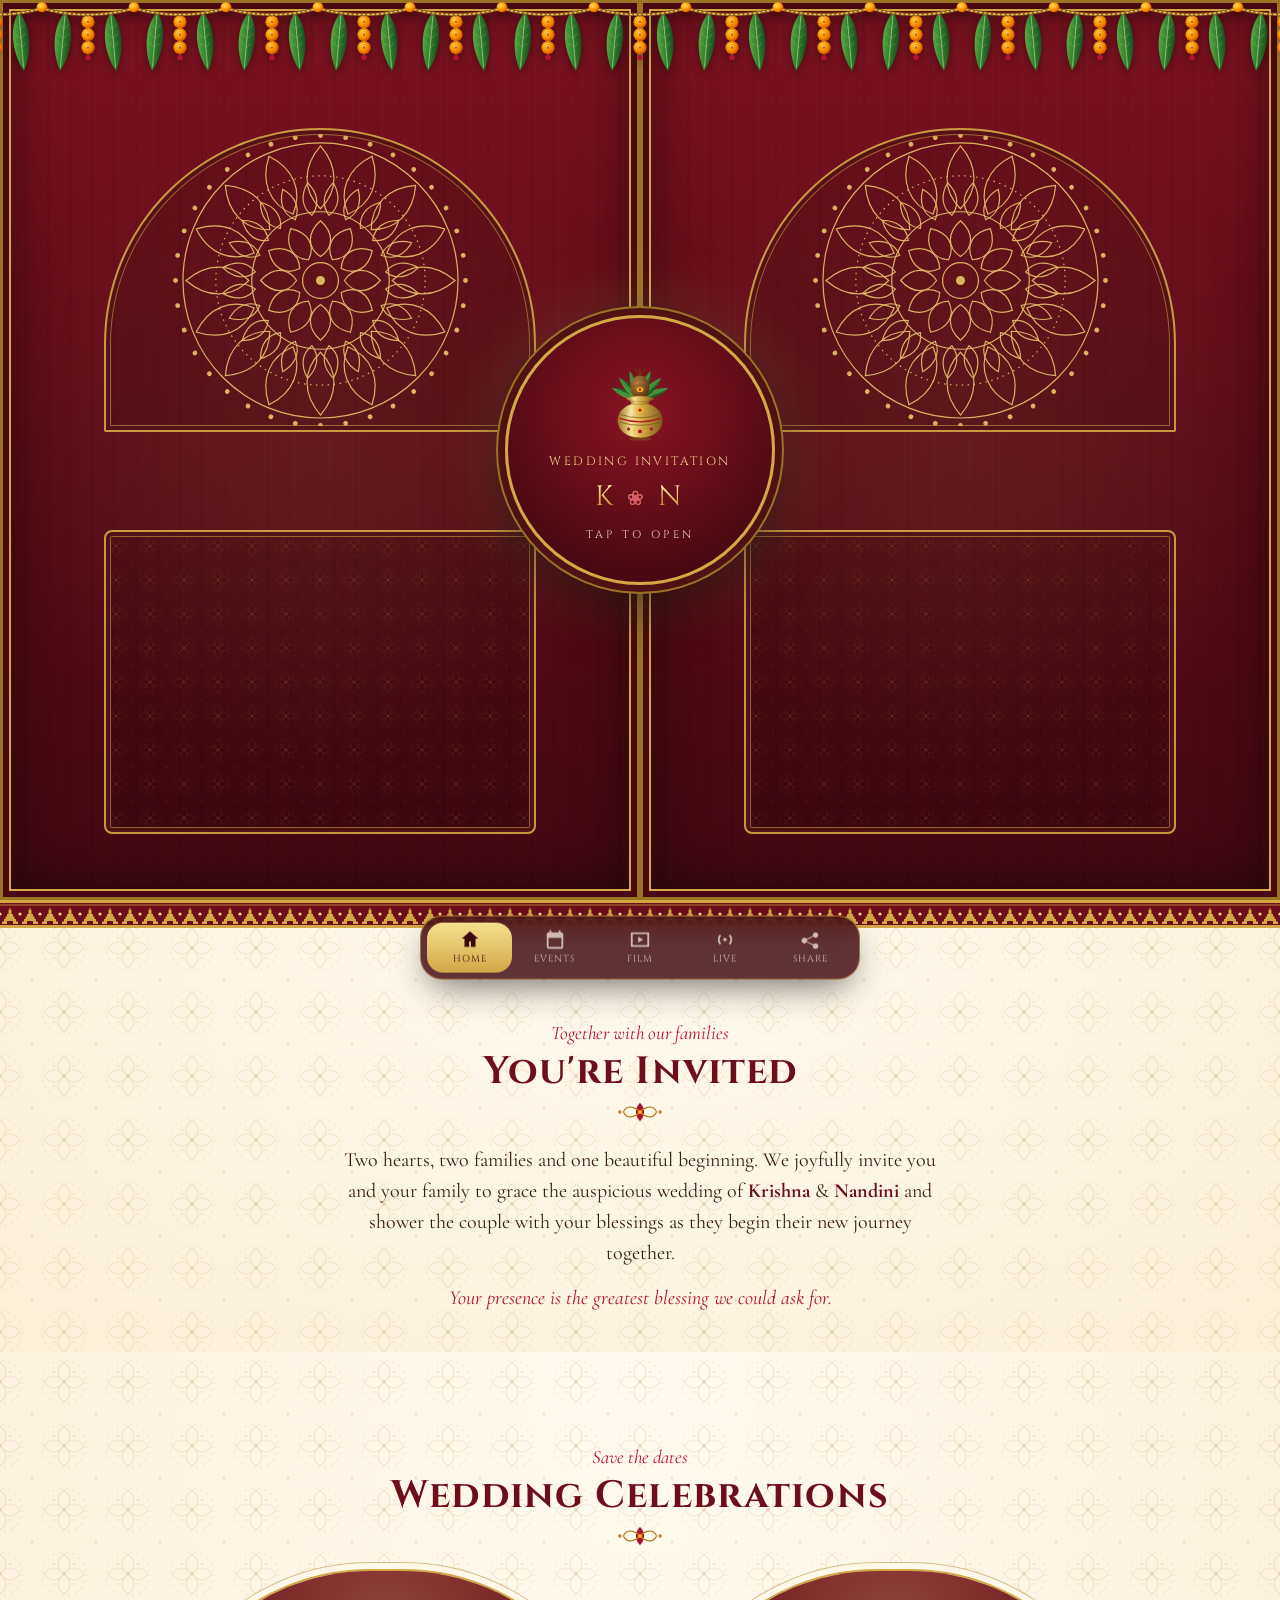
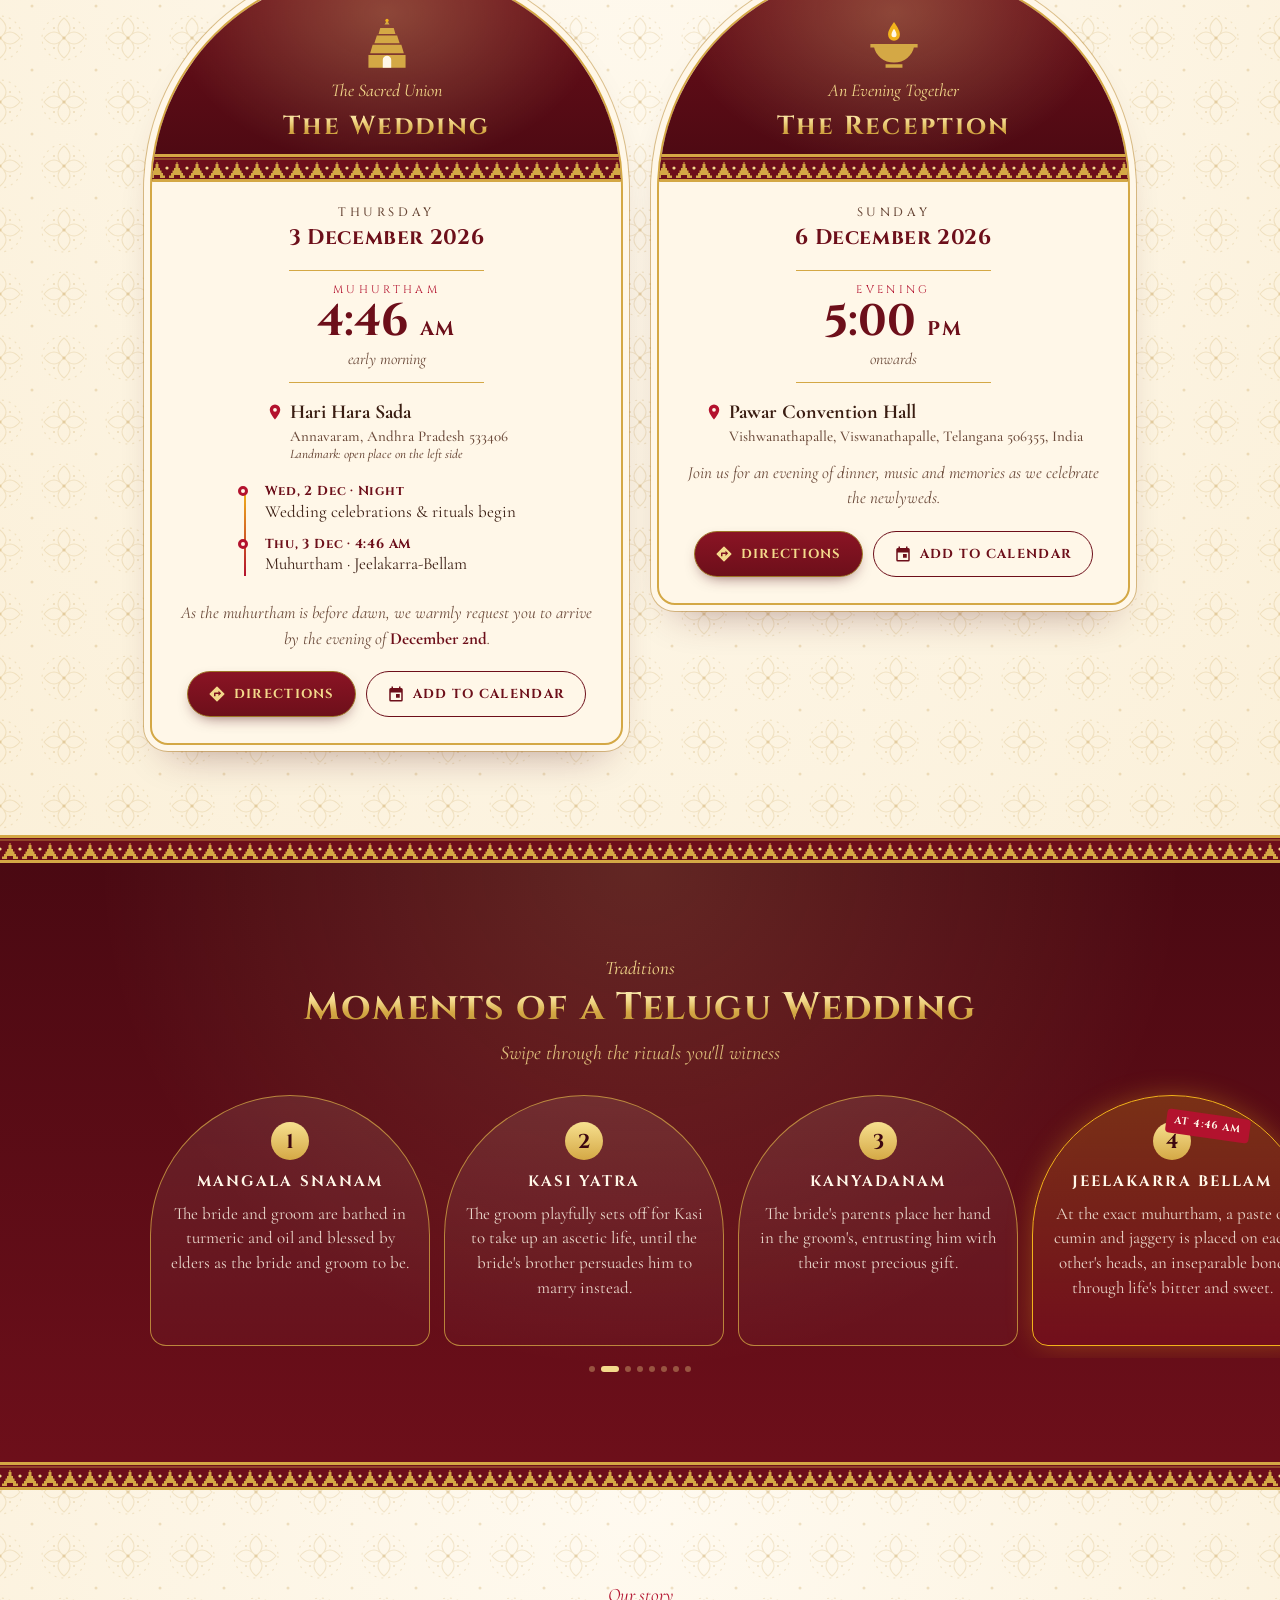
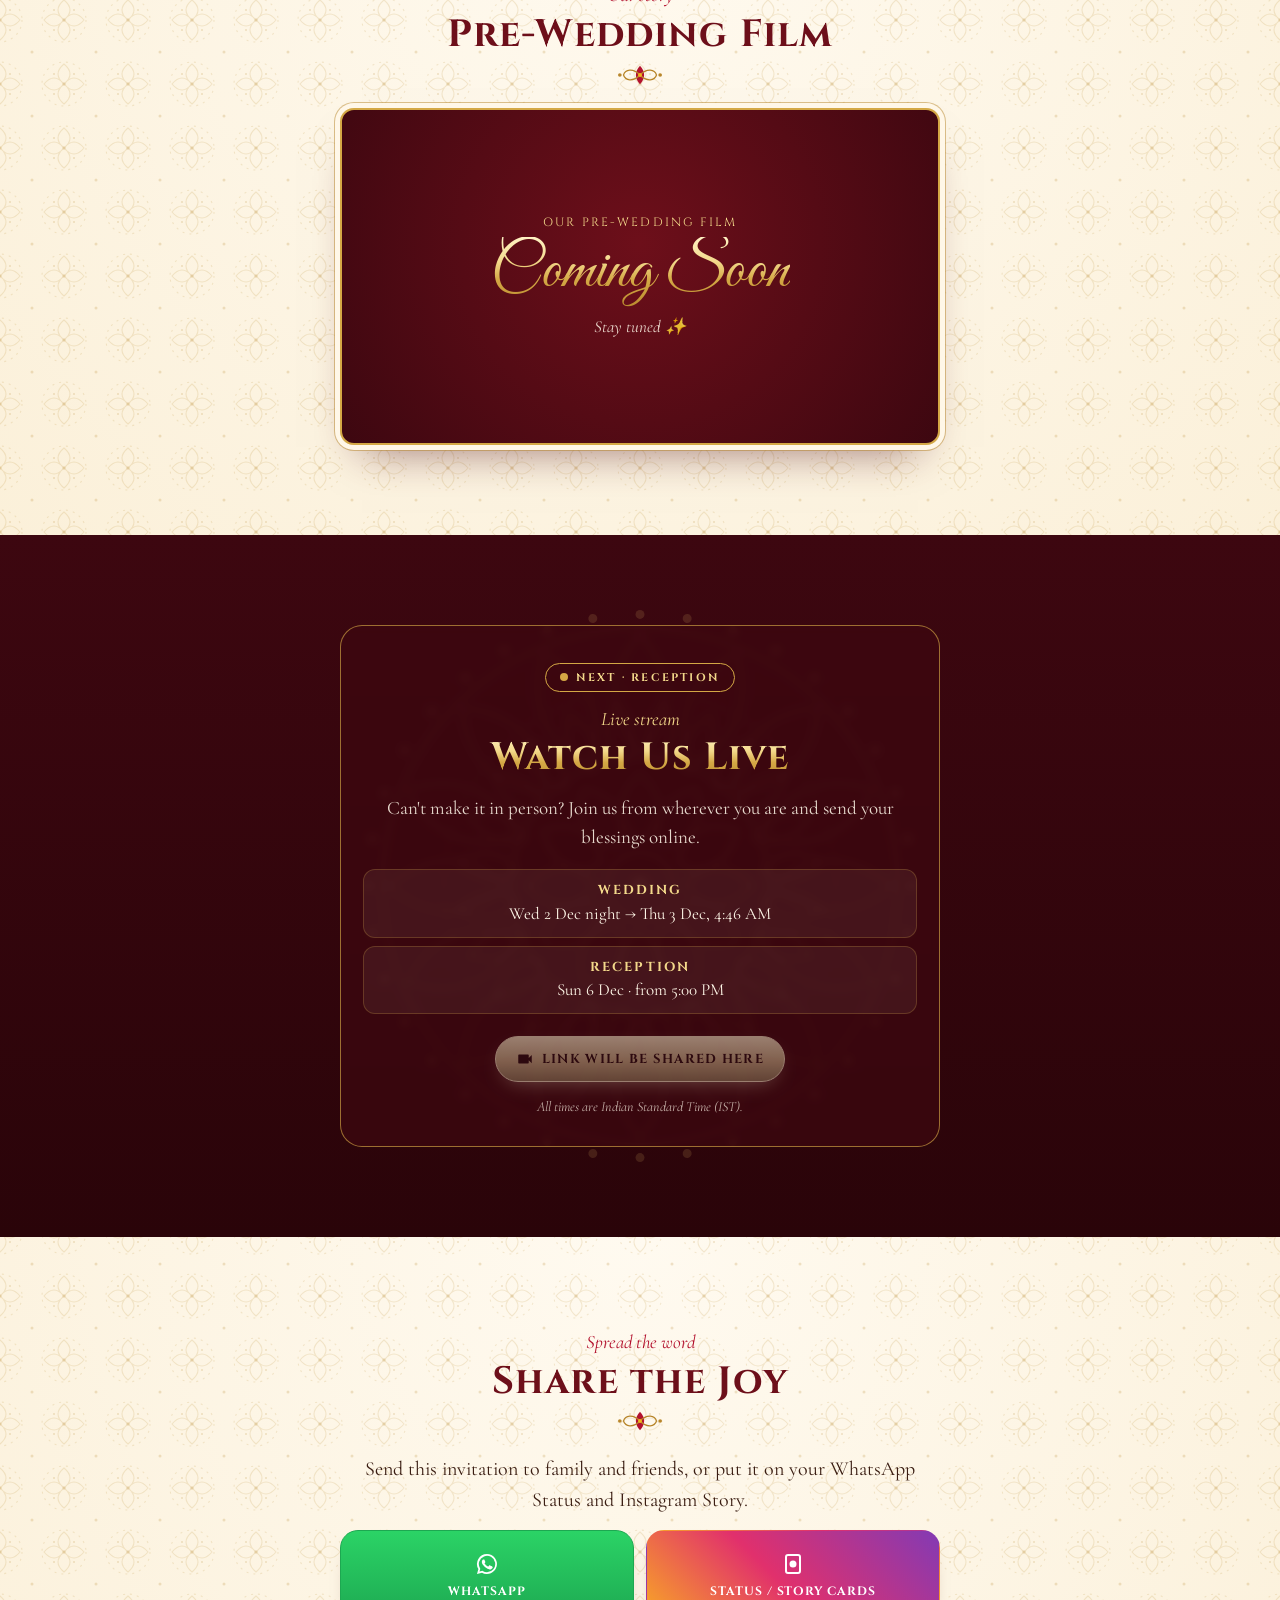
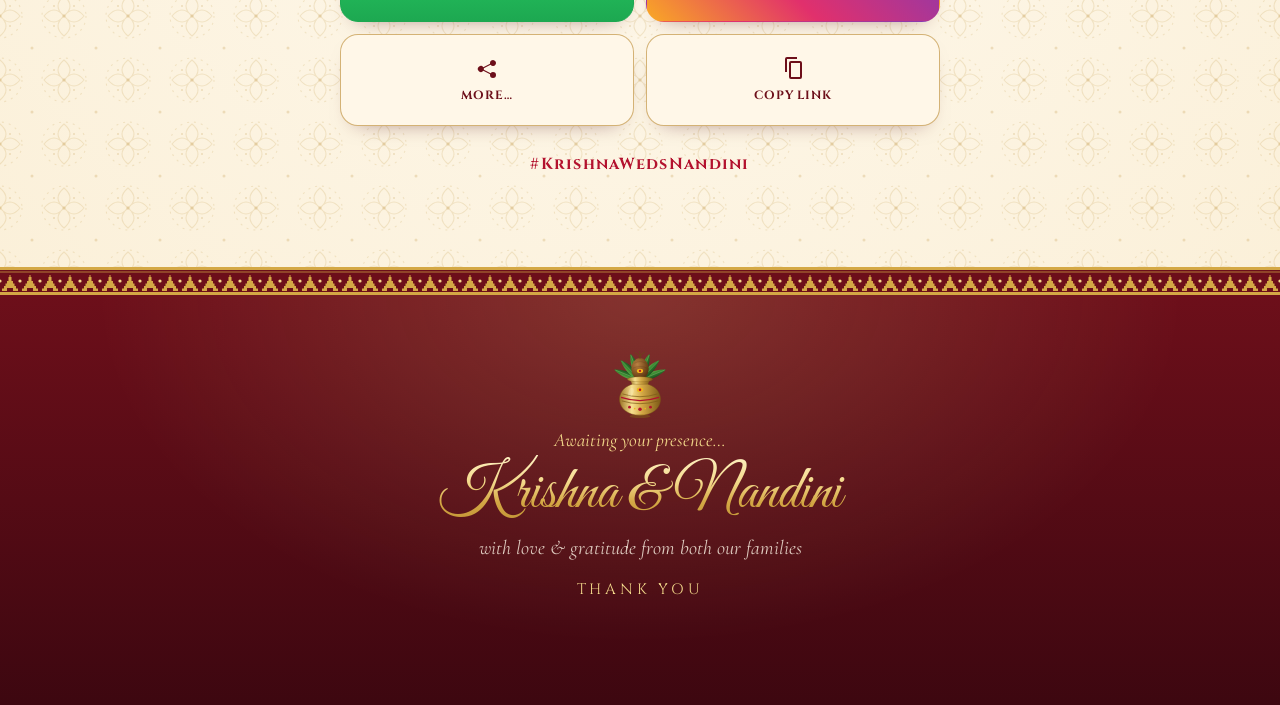
==== commit 0c421130: "address updated" ====
--- a/index.html
+++ b/index.html
@@ -13,10 +13,10 @@
   <meta property="og:type" content="website">
   <meta property="og:title" content="Krishna & Nandini · Wedding Invitation">
   <meta property="og:description" content="Muhurtham · Thu, 3 Dec 2026 · 4:46 AM · Annavaram  |  Reception · Sun, 6 Dec 2026 · 5 PM · Siddipet">
-  <meta property="og:image" content="assets/og-image.jpg">
+  <meta property="og:image" content="https://krishnakanthyachareni.github.io/my-wedding/assets/og-image.jpg">
   <meta property="og:image:width" content="1200">
   <meta property="og:image:height" content="630">
-  <meta property="og:url" content="">
+  <meta property="og:url" content="https://krishnakanthyachareni.github.io/my-wedding/">
   <meta name="twitter:card" content="summary_large_image">
 
   <link rel="icon" href="assets/favicon.svg" type="image/svg+xml">
@@ -191,7 +191,7 @@
                 <svg viewBox="0 0 24 24" width="18" height="18" aria-hidden="true"><path fill="currentColor" d="M12 2a7 7 0 0 0-7 7c0 5.25 7 13 7 13s7-7.75 7-13a7 7 0 0 0-7-7m0 9.5A2.5 2.5 0 1 1 12 6.5a2.5 2.5 0 0 1 0 5"/></svg>
                 <span class="event__addr">
                   <b>Pawar Convention Hall</b>
-                  <span>Viswanathapalle, Velikatta, Siddipet, Telangana 502277</span>
+                  <span>Vishwanathapalle, Viswanathapalle, Telangana 506355, India</span>
                 </span>
               </p>
               <p class="event__tip">
